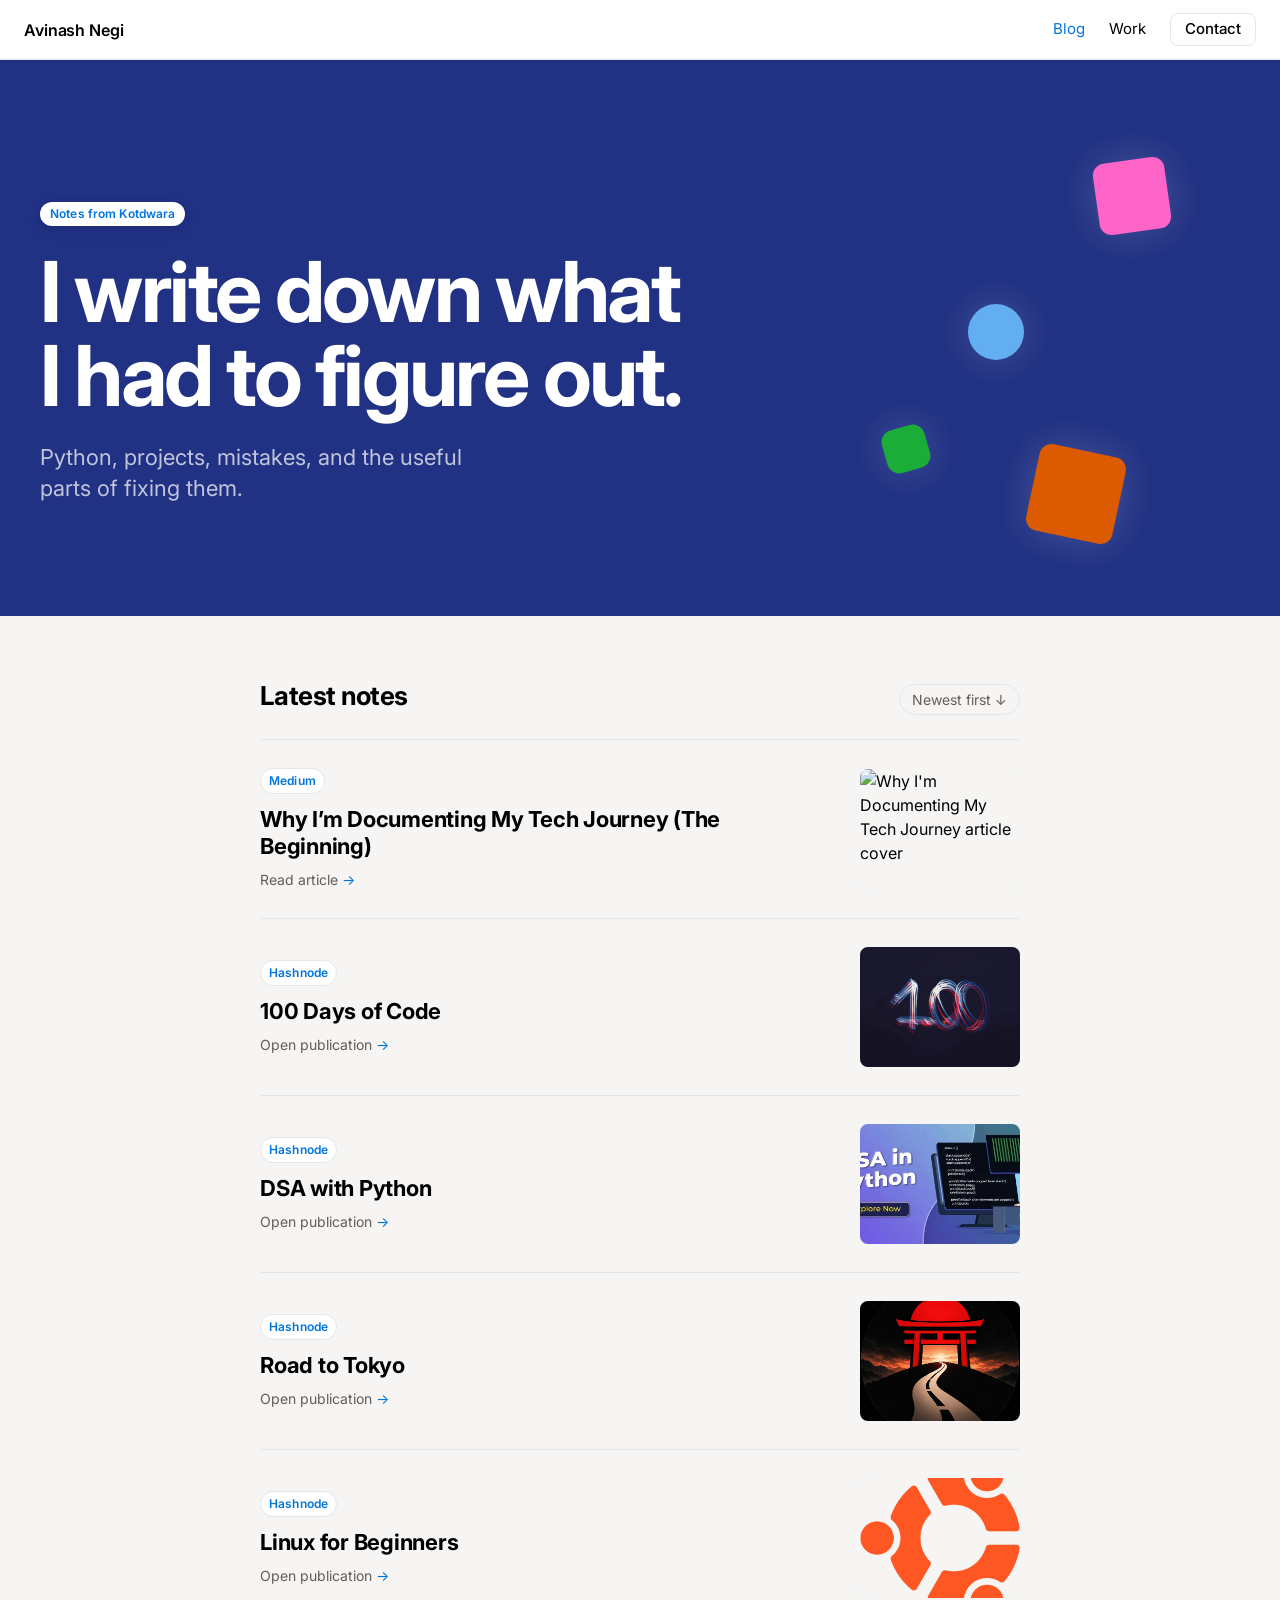
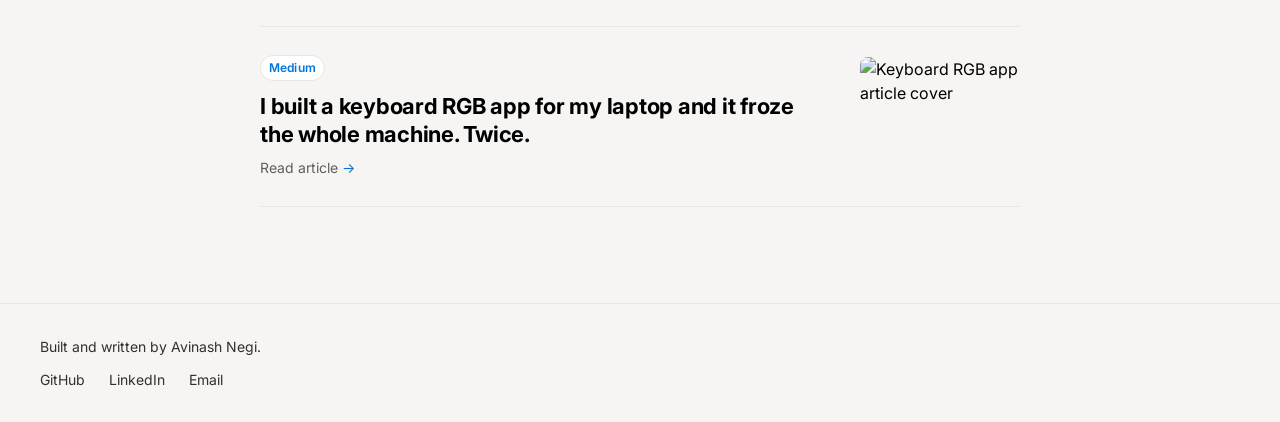
==== blog/index.html @ 953ad1eb "feat: add sort toggle for blog articles with localStorage persistence" ====
<!doctype html>
<html lang="en">
<head>
  <meta charset="utf-8">
  <meta name="viewport" content="width=device-width, initial-scale=1">
  <meta name="description" content="Notes from Avinash Negi on Python, projects, and learning in public.">
  <meta property="og:title" content="Notes — Avinash Negi">
  <meta property="og:description" content="Python, projects, mistakes, and what I learned fixing them.">
  <meta property="og:type" content="website">
  <link rel="icon" href="/favicon.svg" type="image/svg+xml">
  <title>Notes — Avinash Negi</title>
  <link rel="preconnect" href="https://fonts.googleapis.com">
  <link rel="preconnect" href="https://fonts.gstatic.com" crossorigin>
  <link href="https://fonts.googleapis.com/css2?family=Inter:wght@400;500;600;700&display=swap" rel="stylesheet">
  <link rel="stylesheet" href="styles.css">
</head>
<body>
  <a class="skip-link" href="#main">Skip to content</a>

  <nav class="nav" aria-label="Primary navigation">
    <a class="brand" href="https://avinashnegi.com">Avinash Negi</a>
    <div class="nav-links">
      <a aria-current="page" href="./">Blog</a>
      <a href="https://avinashnegi.com/#work">Work</a>
      <a class="cta" href="mailto:avinashnegi1999work@gmail.com">Contact</a>
    </div>
  </nav>

  <main id="main">
    <header class="hero">
      <div class="hero-inner">
        <span class="badge">Notes from Kotdwara</span>
        <h1>I write down what<br>I had to figure out.</h1>
        <p class="intro">Python, projects, mistakes, and the useful parts of fixing them.</p>
        <span class="sticker s1" aria-hidden="true"></span>
        <span class="sticker s2" aria-hidden="true"></span>
        <span class="sticker s3" aria-hidden="true"></span>
        <span class="sticker s4" aria-hidden="true"></span>
      </div>
    </header>

    <section class="index" aria-labelledby="latest-heading">
      <div class="section-heading">
        <h2 id="latest-heading">Latest notes</h2>
        <button id="sort-toggle" class="sort-btn" aria-label="Sort articles">Newest first ↓</button>
      </div>

      <div class="articles">
        <a class="article" href="https://medium.com/@avinashnegi1999/why-im-documenting-my-tech-journey-the-beginning-37b9c15df793" target="_blank" rel="noopener">
          <img src="https://cdn-images-1.medium.com/max/1024/1*cXtDXVFdHobkRWUZeciqPg.png" alt="Why I'm Documenting My Tech Journey article cover" width="1024" height="576" loading="lazy">
          <div class="article-copy">
            <p>Medium</p>
            <h3>Why I’m Documenting My Tech Journey (The Beginning)</h3>
            <span>Read article</span>
          </div>
        </a>

        <a class="article" href="https://100-days-of-code.hashnode.dev/" target="_blank" rel="noopener">
          <img src="img/100days.jpg" alt="100 Days of Code cover" width="1024" height="576" loading="lazy">
          <div class="article-copy">
            <p>Hashnode</p>
            <h3>100 Days of Code</h3>
            <span>Open publication</span>
          </div>
        </a>

        <a class="article" href="https://dsawithpython.hashnode.dev/" target="_blank" rel="noopener">
          <img src="img/dsa.jpg" alt="DSA with Python cover" width="1024" height="576" loading="lazy">
          <div class="article-copy">
            <p>Hashnode</p>
            <h3>DSA with Python</h3>
            <span>Open publication</span>
          </div>
        </a>

        <a class="article" href="https://roadtotokyo.hashnode.dev/" target="_blank" rel="noopener">
          <img src="img/tokyo.jpg" alt="Road to Tokyo cover" width="1024" height="576" loading="lazy">
          <div class="article-copy">
            <p>Hashnode</p>
            <h3>Road to Tokyo</h3>
            <span>Open publication</span>
          </div>
        </a>

        <a class="article" href="https://linuxforbeginners.hashnode.dev/" target="_blank" rel="noopener">
          <img src="img/linux.jpg" alt="Linux for Beginners cover" width="1024" height="576" loading="lazy">
          <div class="article-copy">
            <p>Hashnode</p>
            <h3>Linux for Beginners</h3>
            <span>Open publication</span>
          </div>
        </a>

        <a class="article" href="https://medium.com/@avinashnegi1999/i-built-a-keyboard-rgb-app-for-my-laptop-and-it-froze-the-whole-machine-twice-02db56038ecb" target="_blank" rel="noopener">
          <img src="https://cdn-images-1.medium.com/max/1024/1*g3gshy_WaUxIOjeELEiiTw.png" alt="Keyboard RGB app article cover" width="1024" height="576" loading="lazy">
          <div class="article-copy">
            <p>Medium</p>
            <h3>I built a keyboard RGB app for my laptop and it froze the whole machine. Twice.</h3>
            <span>Read article</span>
          </div>
        </a>
      </div>
    </section>
  </main>

  <footer>
    <p>Built and written by Avinash Negi.</p>
    <div>
      <a href="https://github.com/avinashnegi1999" target="_blank" rel="noopener">GitHub</a>
      <a href="https://www.linkedin.com/in/avinashnegi1999" target="_blank" rel="noopener">LinkedIn</a>
      <a href="mailto:avinashnegi1999work@gmail.com">Email</a>
    </div>
  </footer>

  <script>
    (() => {
      const btn = document.getElementById('sort-toggle');
      const container = document.querySelector('.articles');
      const STORAGE_KEY = 'blog-sort-order';

      // HTML is oldest-first; default display is newest-first unless user saved a preference
      const saved = localStorage.getItem(STORAGE_KEY);
      let isNewestFirst = saved ? saved === 'newest' : true;

      function applySort() {
        const articles = [...container.children];
        // HTML source is oldest-first, so reverse for newest-first
        if (isNewestFirst) {
          articles.sort(() => -1);
          articles.reverse();
        }
        articles.forEach(a => container.appendChild(a));
        btn.textContent = isNewestFirst ? 'Newest first ↓' : 'Oldest first ↓';
      }

      // Apply sort on page load
      applySort();

      btn.addEventListener('click', () => {
        // Reverse current order
        const articles = [...container.children];
        articles.reverse();
        articles.forEach(a => container.appendChild(a));
        isNewestFirst = !isNewestFirst;
        btn.textContent = isNewestFirst ? 'Newest first ↓' : 'Oldest first ↓';
        localStorage.setItem(STORAGE_KEY, isNewestFirst ? 'newest' : 'oldest');
      });
    })();
  </script>
</body>
</html>
---- blog/styles.css ----
/* Avinash Negi blog — Notion-inspired system (tokens from DESIGN.md). */
:root {
  --primary: #0075de;
  --primary-active: #005bab;
  --night: #213183;
  --canvas: #f6f5f4;
  --surface: #fff;
  --ink: #000;
  --ink-2: #31302e;
  --ink-muted: #615d59;
  --ink-faint: #a39e98;
  --hairline: #e6e6e6;
  --sky: #62aef0; --pink: #ff64c8; --orange: #dd5b00; --green: #1aae39;
  --r-md: 8px; --r-lg: 12px;
  --shadow-1: rgba(0,0,0,.01) 0 .175px 1px, rgba(0,0,0,.02) 0 .8px 3px, rgba(0,0,0,.027) 0 2px 8px, rgba(0,0,0,.04) 0 4px 18px;
  --font: Inter, -apple-system, system-ui, "Segoe UI", Helvetica, Arial, sans-serif;
}

* { box-sizing: border-box; }
html { scroll-behavior: smooth; }
body {
  margin: 0;
  color: var(--ink);
  background: var(--canvas);
  font: 16px/1.5 var(--font);
  font-feature-settings: "lnum";
  -webkit-font-smoothing: antialiased;
}
a { color: inherit; text-decoration: none; }
:focus-visible { outline: 2px solid var(--primary); outline-offset: 3px; border-radius: 4px; }
::selection { background: #cfe5fb; }

.skip-link { position: fixed; left: -999px; top: 12px; z-index: 10; padding: 8px 14px; background: var(--primary); color: #fff; border-radius: 9999px; }
.skip-link:focus { left: 12px; }

.hero-inner, .index, footer > * { width: min(1200px, calc(100% - 48px)); margin-inline: auto; }

/* nav — white utility bar, 8px utility CTA */
.nav { position: sticky; top: 0; z-index: 5; min-height: 60px; display: flex; align-items: center; gap: 24px; padding: 0 24px; background: var(--surface); border-bottom: 1px solid var(--hairline); }
.brand { font-weight: 600; letter-spacing: -.125px; }
.nav-links { display: flex; align-items: center; gap: 24px; margin-left: auto; font-size: 15px; }
.nav-links a:hover { color: var(--primary); }
.nav [aria-current="page"] { color: var(--primary); }
.nav .cta { padding: 4px 14px; border: 1px solid var(--hairline); border-radius: var(--r-md); font-weight: 500; color: var(--ink); }
.nav .cta:hover { background: var(--canvas); color: var(--ink); }
.nav .cta:active { transform: scale(.96); }

/* hero — the single indigo "night" band */
.hero { background: var(--night); color: #fff; overflow: hidden; }
.hero-inner { position: relative; padding: clamp(72px, 11vw, 140px) 0 clamp(64px, 9vw, 112px); }
.badge { display: inline-block; padding: 4px 10px; border-radius: 9999px; background: var(--surface); color: var(--primary); font-size: 12px; font-weight: 600; line-height: 1.33; letter-spacing: .125px; box-shadow: var(--shadow-1); }
h1 { max-width: 14ch; margin: 24px 0 0; font-size: clamp(44px, 7vw, 84px); line-height: 1; letter-spacing: -.033em; font-weight: 700; }
.intro { max-width: 34ch; margin: 24px 0 0; font-size: clamp(18px, 2vw, 22px); line-height: 1.4; color: rgba(255,255,255,.72); }
/* sticker constellation — decoration only, never structure */
.sticker { position: absolute; border-radius: var(--r-lg); box-shadow: 0 0 40px rgba(255,255,255,.18); pointer-events: none; }
.s1 { width: 72px; height: 72px; right: 6%; top: 18%; background: var(--pink); transform: rotate(-8deg); }
.s2 { width: 56px; height: 56px; right: 18%; top: 44%; background: var(--sky); border-radius: 9999px; }
.s3 { width: 88px; height: 88px; right: 10%; bottom: 14%; background: var(--orange); transform: rotate(12deg); }
.s4 { width: 44px; height: 44px; right: 26%; bottom: 26%; background: var(--green); transform: rotate(-16deg); }

/* index */
.index { padding: 64px 0 96px; }
.section-heading { display: flex; align-items: baseline; justify-content: space-between; gap: 16px; margin-bottom: 24px; }
.section-heading h2 { margin: 0; font-size: 26px; line-height: 1.23; letter-spacing: -.625px; font-weight: 700; }
.section-heading p { margin: 0; color: var(--ink-faint); font-size: 14px; }
.sort-btn { all: unset; cursor: pointer; color: var(--ink-muted); font-size: 14px; font-family: var(--font); padding: 4px 12px; border: 1px solid var(--hairline); border-radius: 9999px; transition: background .15s, color .15s; user-select: none; }
.sort-btn:hover { background: var(--surface); color: var(--primary); }
.sort-btn:active { transform: scale(.96); }
/* Medium-style feed: one row per post, copy left, thumb right, hairline between */
.index { max-width: 760px; }
.articles { display: flex; flex-direction: column; }
.article { display: grid; grid-template-columns: minmax(0, 1fr) 160px; gap: 32px; align-items: center; padding: 28px 0; border-bottom: 1px solid var(--hairline); }
.article:first-child { border-top: 1px solid var(--hairline); }
.article > :first-child { order: 2; }
.article-copy { order: 1; display: flex; flex-direction: column; gap: 8px; min-width: 0; }
.article img { display: block; width: 100%; height: 120px; object-fit: cover; border-radius: var(--r-md); background: var(--canvas); }
.article-copy p { margin: 0; align-self: flex-start; padding: 4px 8px; border: 1px solid var(--hairline); border-radius: 9999px; background: var(--surface); color: var(--primary); font-size: 12px; font-weight: 600; line-height: 1.33; letter-spacing: .125px; }
.article-copy h3 { margin: 4px 0 0; font-size: 22px; line-height: 1.27; letter-spacing: -.25px; font-weight: 700; }
.article:hover h3 { color: var(--primary); }
.article-copy span { color: var(--ink-muted); font-size: 14px; }
.article-copy span::after { content: " →"; color: var(--primary); }

/* footer — warm band */
footer { padding: 32px 0; border-top: 1px solid var(--hairline); color: var(--ink-2); font-size: 14px; }
footer p { margin: 0 auto 12px; }
footer div { display: flex; gap: 24px; }
footer a:hover { color: var(--primary); }

@media (max-width: 760px) {
  .sticker { display: none; }
}
@media (max-width: 520px) {
  .article { grid-template-columns: minmax(0, 1fr) 96px; gap: 16px; padding: 20px 0; }
  .article-copy h3 { font-size: 18px; }
}
@media (max-width: 600px) {
  .nav { padding: 0 16px; }
  .hero-inner, .index, footer > * { width: calc(100% - 32px); }
  .nav-links { gap: 16px; font-size: 14px; }
}
@media (prefers-reduced-motion: reduce) {
  html { scroll-behavior: auto; }
}
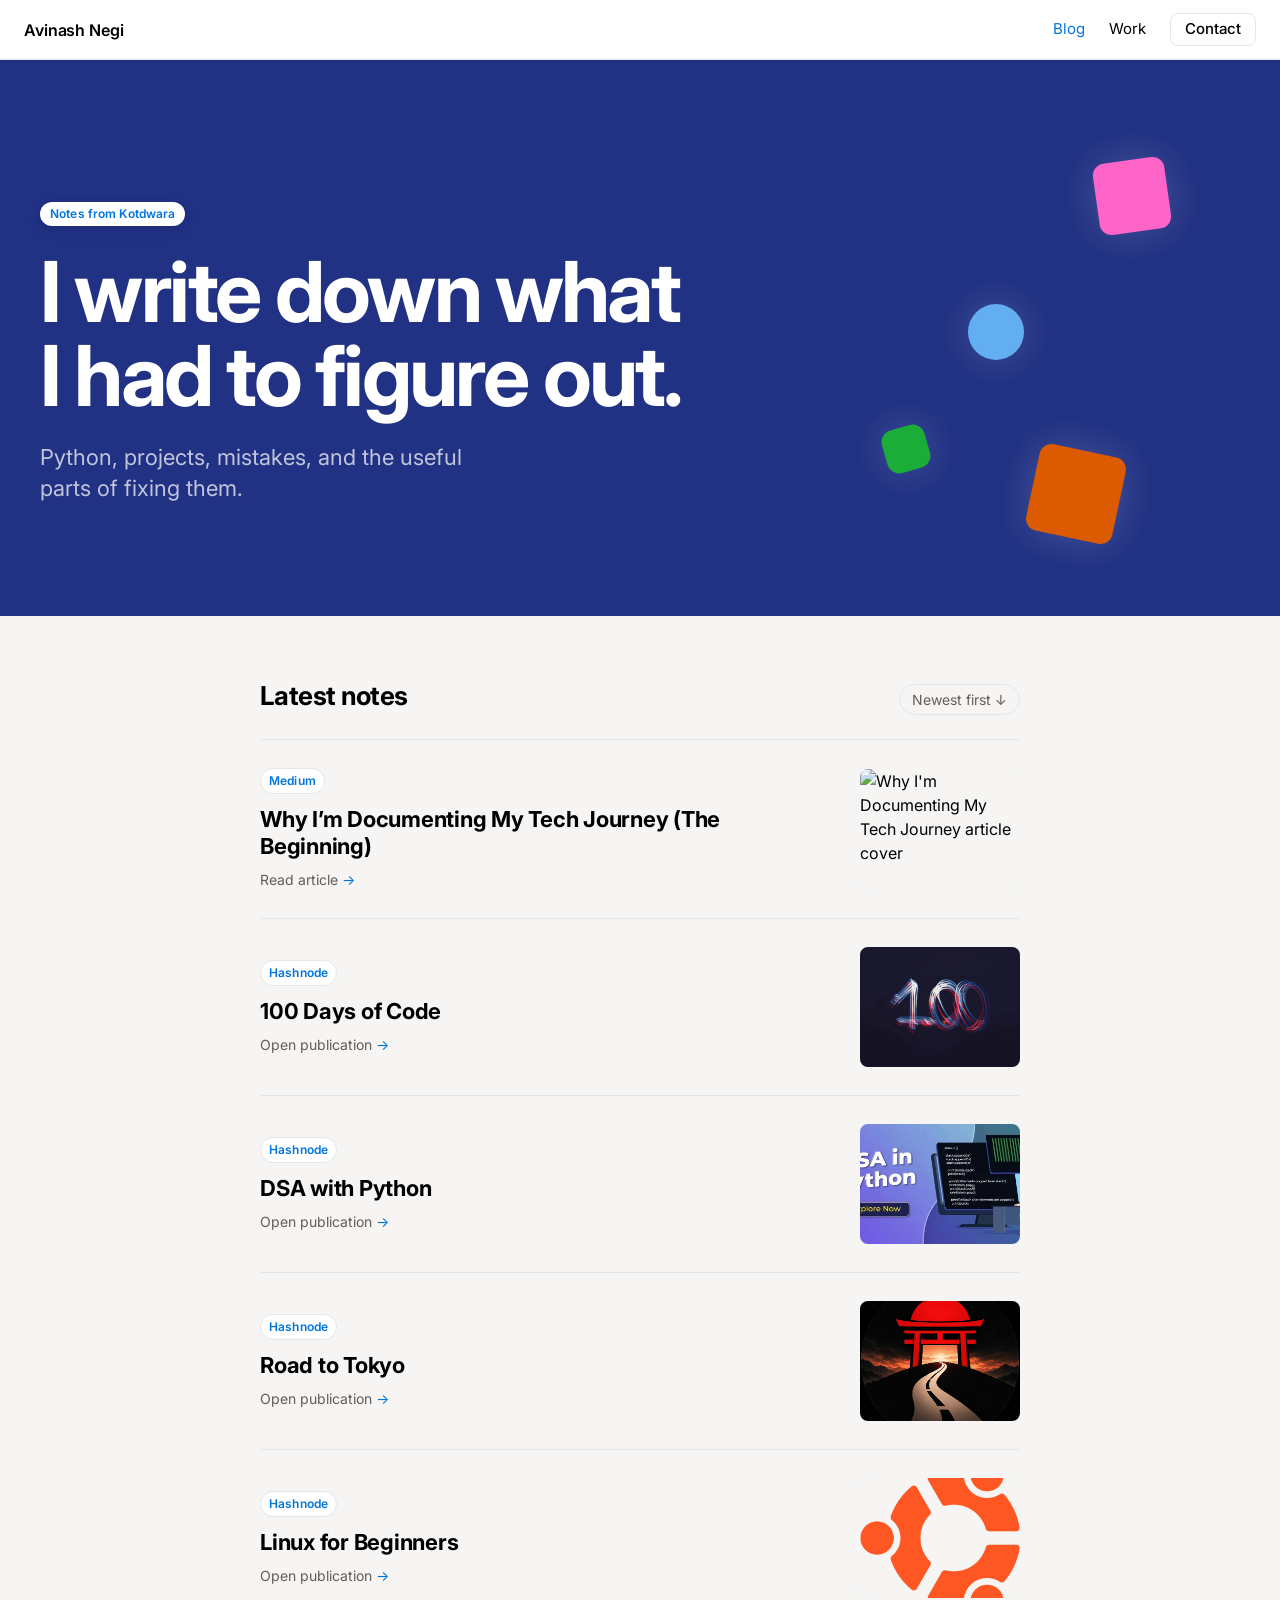
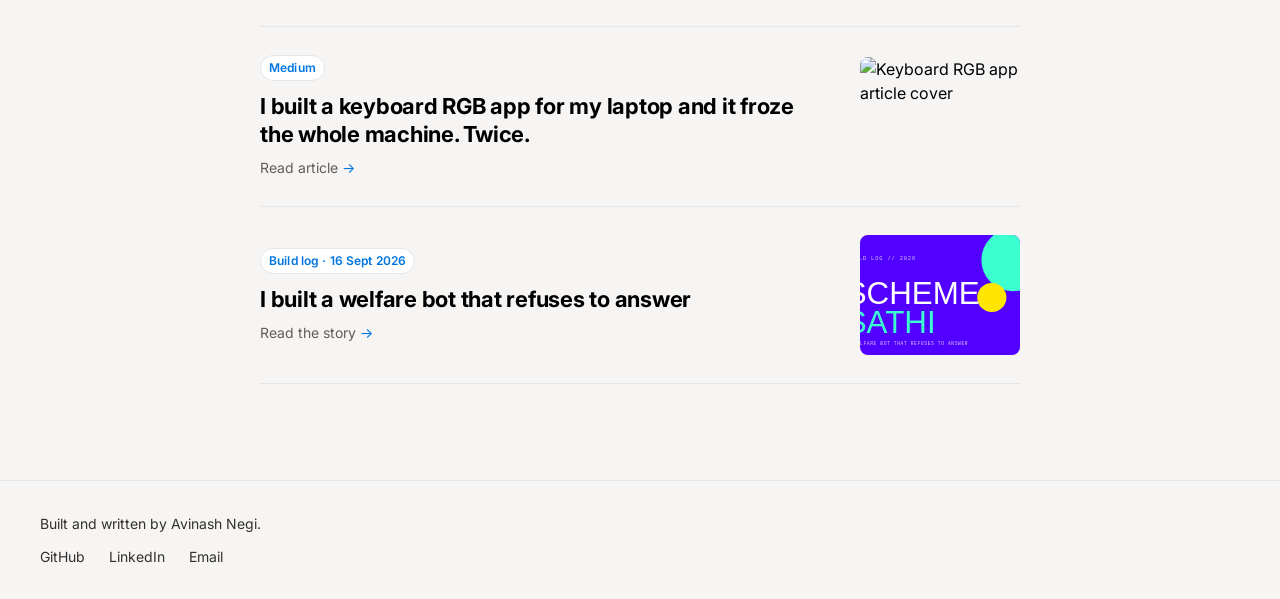
==== commit a4cefbe4: "Blog: Scheme Sathi build log at /blog/scheme-sathi" ====
--- a/blog/index.html
+++ b/blog/index.html
@@ -99,6 +99,15 @@
             <span>Read article</span>
           </div>
         </a>
+
+        <a class="article" href="scheme-sathi/">
+          <img src="img/scheme-sathi.svg" alt="Scheme Sathi build log cover" width="1024" height="576" loading="lazy">
+          <div class="article-copy">
+            <p>Build log · 16 Sept 2026</p>
+            <h3>I built a welfare bot that refuses to answer</h3>
+            <span>Read the story</span>
+          </div>
+        </a>
       </div>
     </section>
   </main>
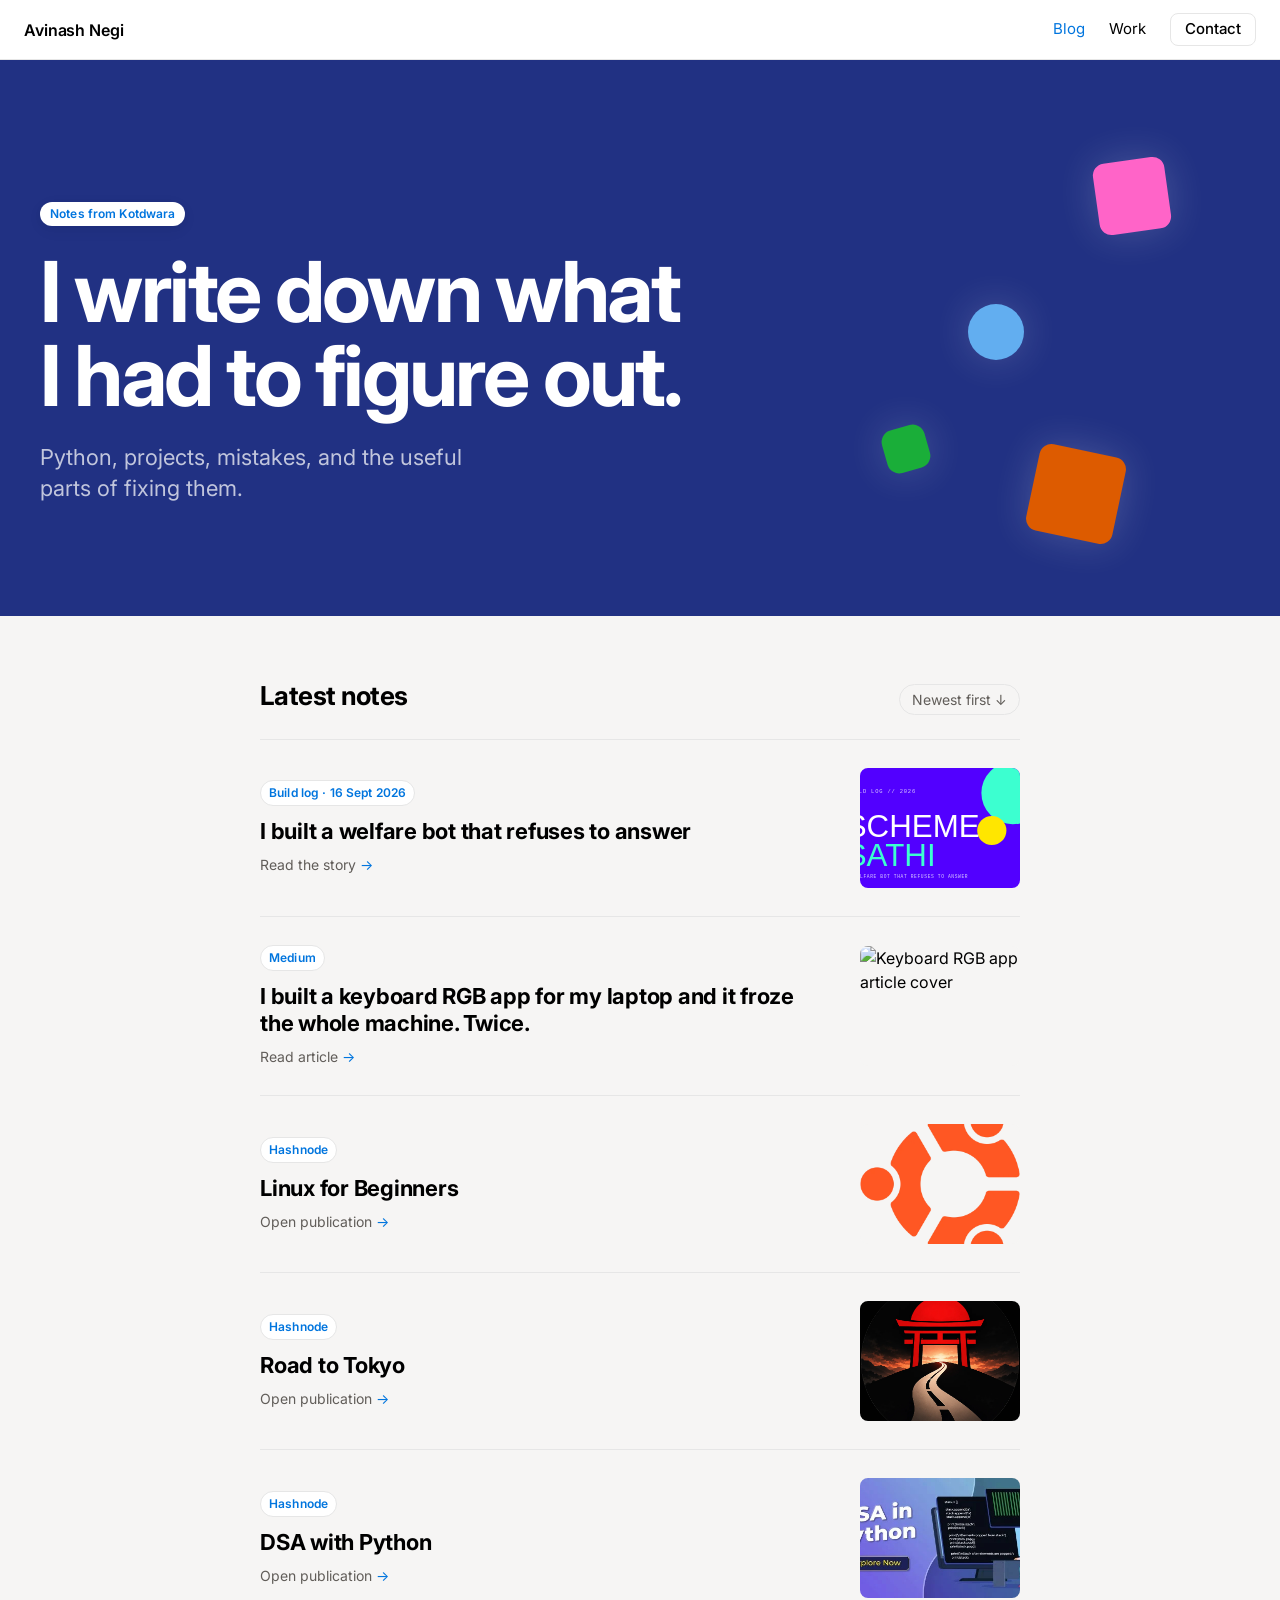
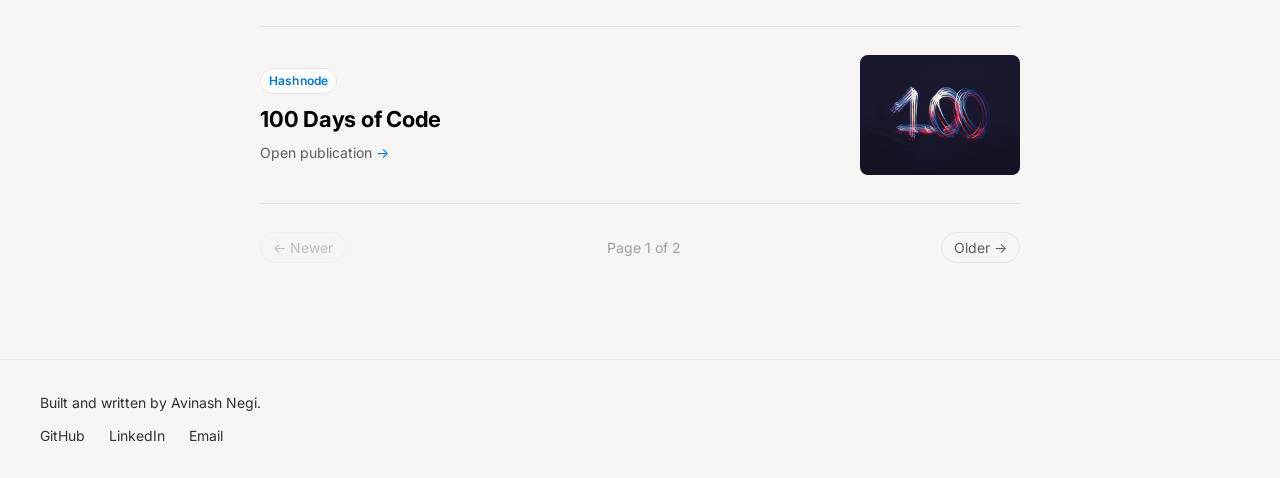
==== commit eea76d69: "Blog: paginate the list, 6 posts per page" ====
--- a/blog/index.html
+++ b/blog/index.html
@@ -109,6 +109,12 @@
           </div>
         </a>
       </div>
+
+      <nav class="pager" aria-label="Pagination">
+        <button id="prev" class="sort-btn" type="button">← Newer</button>
+        <span id="page-info"></span>
+        <button id="next" class="sort-btn" type="button">Older →</button>
+      </nav>
     </section>
   </main>
 
@@ -123,37 +129,50 @@
 
   <script>
     (() => {
+      const PER_PAGE = 6;
+      const STORAGE_KEY = 'blog-sort-order';
       const btn = document.getElementById('sort-toggle');
       const container = document.querySelector('.articles');
-      const STORAGE_KEY = 'blog-sort-order';
+      const prev = document.getElementById('prev');
+      const next = document.getElementById('next');
+      const info = document.getElementById('page-info');
 
-      // HTML is oldest-first; default display is newest-first unless user saved a preference
-      const saved = localStorage.getItem(STORAGE_KEY);
-      let isNewestFirst = saved ? saved === 'newest' : true;
+      // HTML source is oldest-first; keep a fixed copy and re-render from it.
+      const all = [...container.children];
+      const pages = Math.max(1, Math.ceil(all.length / PER_PAGE));
 
-      function applySort() {
-        const articles = [...container.children];
-        // HTML source is oldest-first, so reverse for newest-first
-        if (isNewestFirst) {
-          articles.sort(() => -1);
-          articles.reverse();
-        }
-        articles.forEach(a => container.appendChild(a));
-        btn.textContent = isNewestFirst ? 'Newest first ↓' : 'Oldest first ↓';
+      let newestFirst = (localStorage.getItem(STORAGE_KEY) || 'newest') === 'newest';
+      let page = Math.min(pages, Math.max(1, parseInt(new URLSearchParams(location.search).get('page')) || 1));
+
+      function render() {
+        const ordered = newestFirst ? [...all].reverse() : [...all];
+        const start = (page - 1) * PER_PAGE;
+        container.replaceChildren(...ordered.slice(start, start + PER_PAGE));
+
+        btn.textContent = newestFirst ? 'Newest first ↓' : 'Oldest first ↓';
+        // Labels follow the sort so "Older" always means older posts.
+        prev.textContent = newestFirst ? '← Newer' : '← Older';
+        next.textContent = newestFirst ? 'Older →' : 'Newer →';
+        prev.disabled = page === 1;
+        next.disabled = page === pages;
+        info.textContent = `Page ${page} of ${pages}`;
+        document.querySelector('.pager').hidden = pages === 1;
+
+        const url = new URL(location);
+        page === 1 ? url.searchParams.delete('page') : url.searchParams.set('page', page);
+        history.replaceState(null, '', url);
       }
 
-      // Apply sort on page load
-      applySort();
+      btn.addEventListener('click', () => {
+        newestFirst = !newestFirst;
+        localStorage.setItem(STORAGE_KEY, newestFirst ? 'newest' : 'oldest');
+        page = 1;
+        render();
+      });
+      prev.addEventListener('click', () => { page--; render(); });
+      next.addEventListener('click', () => { page++; render(); window.scrollTo({ top: container.offsetTop - 24, behavior: 'smooth' }); });
 
-      btn.addEventListener('click', () => {
-        // Reverse current order
-        const articles = [...container.children];
-        articles.reverse();
-        articles.forEach(a => container.appendChild(a));
-        isNewestFirst = !isNewestFirst;
-        btn.textContent = isNewestFirst ? 'Newest first ↓' : 'Oldest first ↓';
-        localStorage.setItem(STORAGE_KEY, isNewestFirst ? 'newest' : 'oldest');
-      });
+      render();
     })();
   </script>
 </body>
--- a/blog/styles.css
+++ b/blog/styles.css
@@ -80,6 +80,10 @@
 .article-copy span { color: var(--ink-muted); font-size: 14px; }
 .article-copy span::after { content: " →"; color: var(--primary); }
 
+.pager { display: flex; align-items: center; justify-content: space-between; gap: 16px; margin-top: 28px; font-size: 14px; color: var(--ink-faint); }
+.pager button:disabled { opacity: .35; cursor: default; }
+.pager button:disabled:hover { background: none; color: var(--ink-muted); }
+
 /* footer — warm band */
 footer { padding: 32px 0; border-top: 1px solid var(--hairline); color: var(--ink-2); font-size: 14px; }
 footer p { margin: 0 auto 12px; }
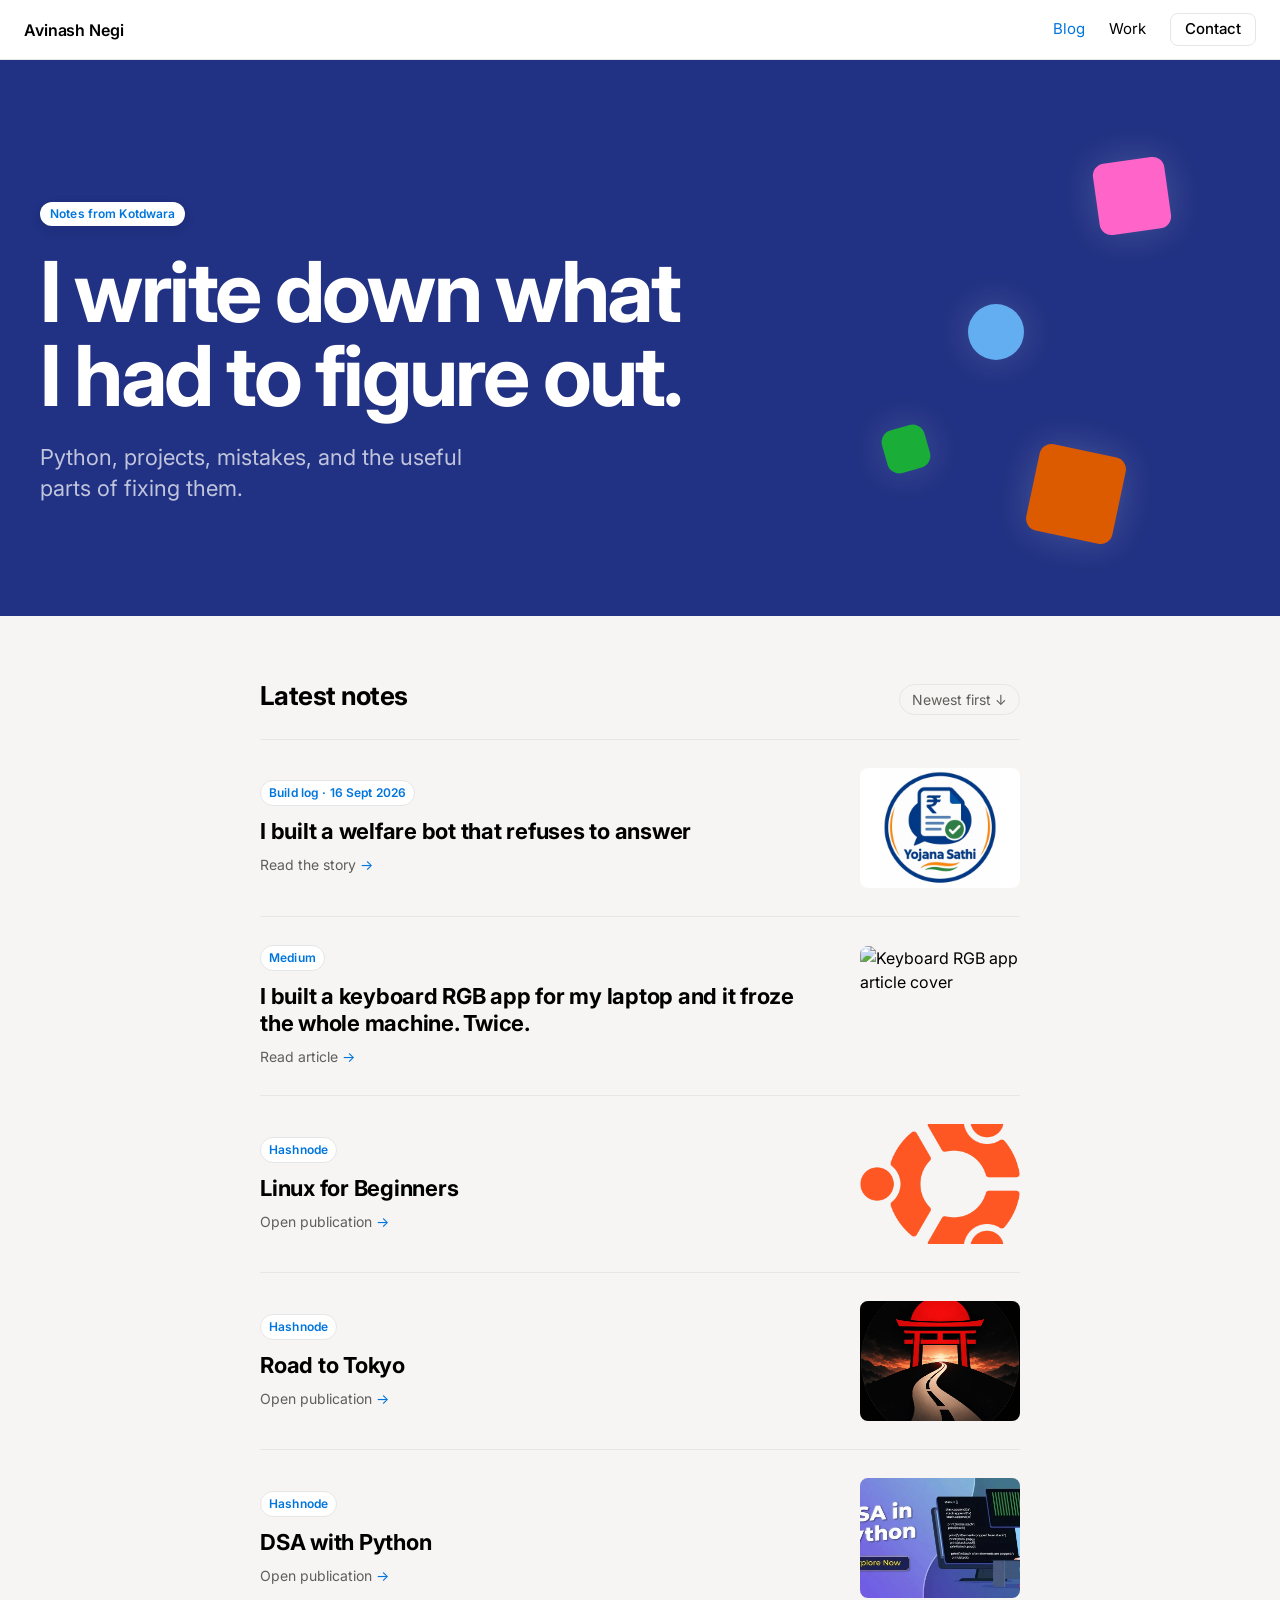
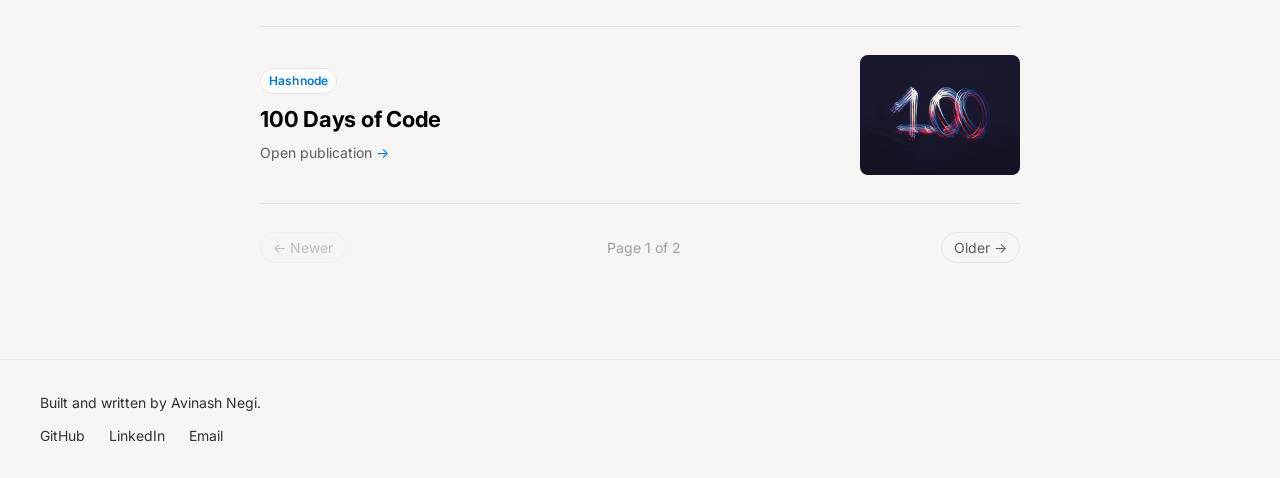
==== commit 15c4b38e: "Use the Yojana Sathi logo on the blog card The generated SVG cover was cropped by the card's fixed 4" ====
--- a/blog/index.html
+++ b/blog/index.html
@@ -101,7 +101,7 @@
         </a>
 
         <a class="article" href="scheme-sathi/">
-          <img src="img/scheme-sathi.svg" alt="Scheme Sathi build log cover" width="1024" height="576" loading="lazy">
+          <img class="logo" src="img/scheme-sathi.jpg" alt="Yojana Sathi logo" width="640" height="640" loading="lazy">
           <div class="article-copy">
             <p>Build log · 16 Sept 2026</p>
             <h3>I built a welfare bot that refuses to answer</h3>
--- a/blog/styles.css
+++ b/blog/styles.css
@@ -74,6 +74,8 @@
 .article > :first-child { order: 2; }
 .article-copy { order: 1; display: flex; flex-direction: column; gap: 8px; min-width: 0; }
 .article img { display: block; width: 100%; height: 120px; object-fit: cover; border-radius: var(--r-md); background: var(--canvas); }
+/* a square logo must not be cropped to the 4:3 card box */
+.article img.logo { object-fit: contain; background: #fff; }
 .article-copy p { margin: 0; align-self: flex-start; padding: 4px 8px; border: 1px solid var(--hairline); border-radius: 9999px; background: var(--surface); color: var(--primary); font-size: 12px; font-weight: 600; line-height: 1.33; letter-spacing: .125px; }
 .article-copy h3 { margin: 4px 0 0; font-size: 22px; line-height: 1.27; letter-spacing: -.25px; font-weight: 700; }
 .article:hover h3 { color: var(--primary); }
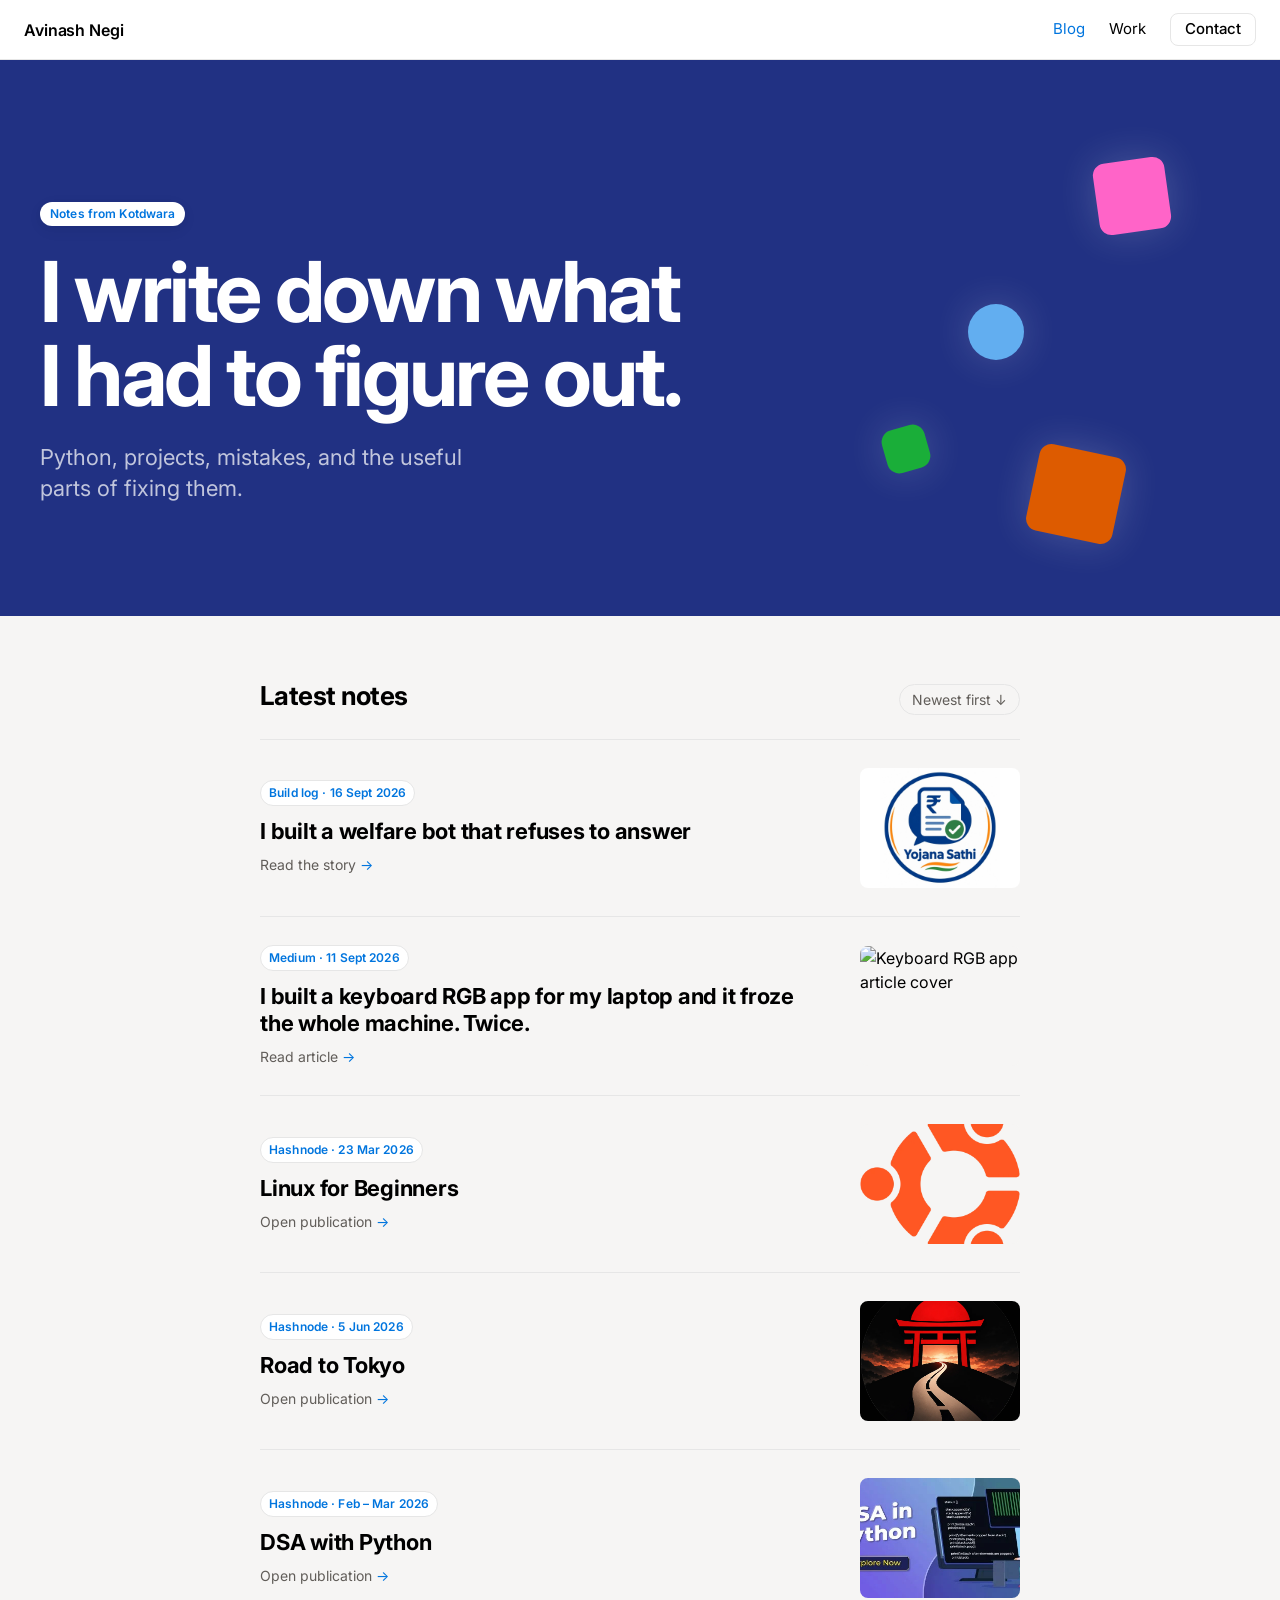
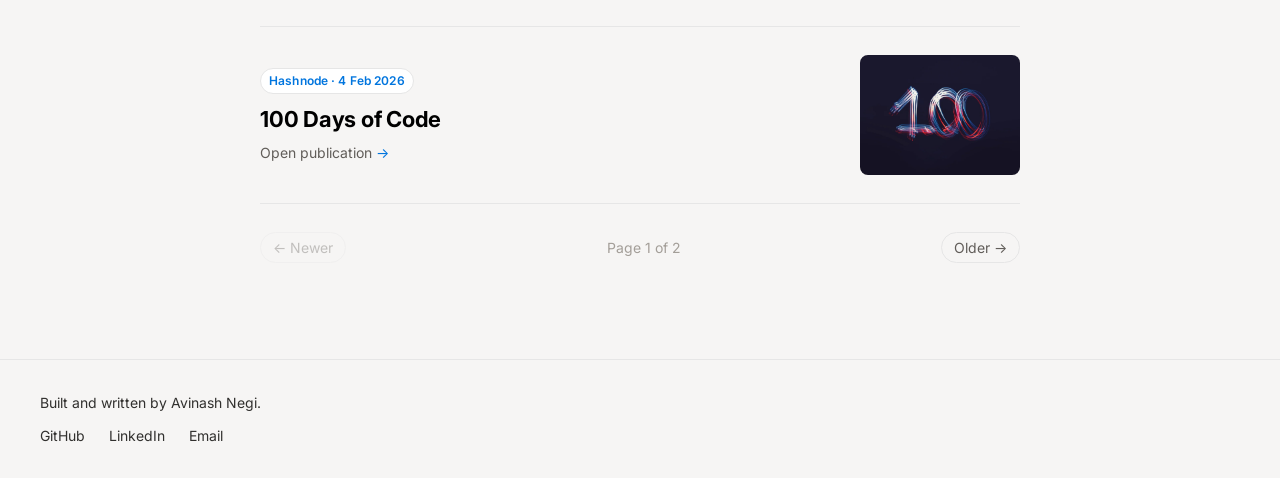
==== commit 14b591ab: "Date every article on the blog index Only the build log said when it was written. The pill on each c" ====
--- a/blog/index.html
+++ b/blog/index.html
@@ -49,7 +49,7 @@
         <a class="article" href="https://medium.com/@avinashnegi1999/why-im-documenting-my-tech-journey-the-beginning-37b9c15df793" target="_blank" rel="noopener">
           <img src="https://cdn-images-1.medium.com/max/1024/1*cXtDXVFdHobkRWUZeciqPg.png" alt="Why I'm Documenting My Tech Journey article cover" width="1024" height="576" loading="lazy">
           <div class="article-copy">
-            <p>Medium</p>
+            <p>Medium · 24 Jan 2026</p>
             <h3>Why I’m Documenting My Tech Journey (The Beginning)</h3>
             <span>Read article</span>
           </div>
@@ -58,7 +58,7 @@
         <a class="article" href="https://100-days-of-code.hashnode.dev/" target="_blank" rel="noopener">
           <img src="img/100days.jpg" alt="100 Days of Code cover" width="1024" height="576" loading="lazy">
           <div class="article-copy">
-            <p>Hashnode</p>
+            <p>Hashnode · 4 Feb 2026</p>
             <h3>100 Days of Code</h3>
             <span>Open publication</span>
           </div>
@@ -67,7 +67,7 @@
         <a class="article" href="https://dsawithpython.hashnode.dev/" target="_blank" rel="noopener">
           <img src="img/dsa.jpg" alt="DSA with Python cover" width="1024" height="576" loading="lazy">
           <div class="article-copy">
-            <p>Hashnode</p>
+            <p>Hashnode · Feb – Mar 2026</p>
             <h3>DSA with Python</h3>
             <span>Open publication</span>
           </div>
@@ -76,7 +76,7 @@
         <a class="article" href="https://roadtotokyo.hashnode.dev/" target="_blank" rel="noopener">
           <img src="img/tokyo.jpg" alt="Road to Tokyo cover" width="1024" height="576" loading="lazy">
           <div class="article-copy">
-            <p>Hashnode</p>
+            <p>Hashnode · 5 Jun 2026</p>
             <h3>Road to Tokyo</h3>
             <span>Open publication</span>
           </div>
@@ -85,7 +85,7 @@
         <a class="article" href="https://linuxforbeginners.hashnode.dev/" target="_blank" rel="noopener">
           <img src="img/linux.jpg" alt="Linux for Beginners cover" width="1024" height="576" loading="lazy">
           <div class="article-copy">
-            <p>Hashnode</p>
+            <p>Hashnode · 23 Mar 2026</p>
             <h3>Linux for Beginners</h3>
             <span>Open publication</span>
           </div>
@@ -94,7 +94,7 @@
         <a class="article" href="https://medium.com/@avinashnegi1999/i-built-a-keyboard-rgb-app-for-my-laptop-and-it-froze-the-whole-machine-twice-02db56038ecb" target="_blank" rel="noopener">
           <img src="https://cdn-images-1.medium.com/max/1024/1*g3gshy_WaUxIOjeELEiiTw.png" alt="Keyboard RGB app article cover" width="1024" height="576" loading="lazy">
           <div class="article-copy">
-            <p>Medium</p>
+            <p>Medium · 11 Sept 2026</p>
             <h3>I built a keyboard RGB app for my laptop and it froze the whole machine. Twice.</h3>
             <span>Read article</span>
           </div>
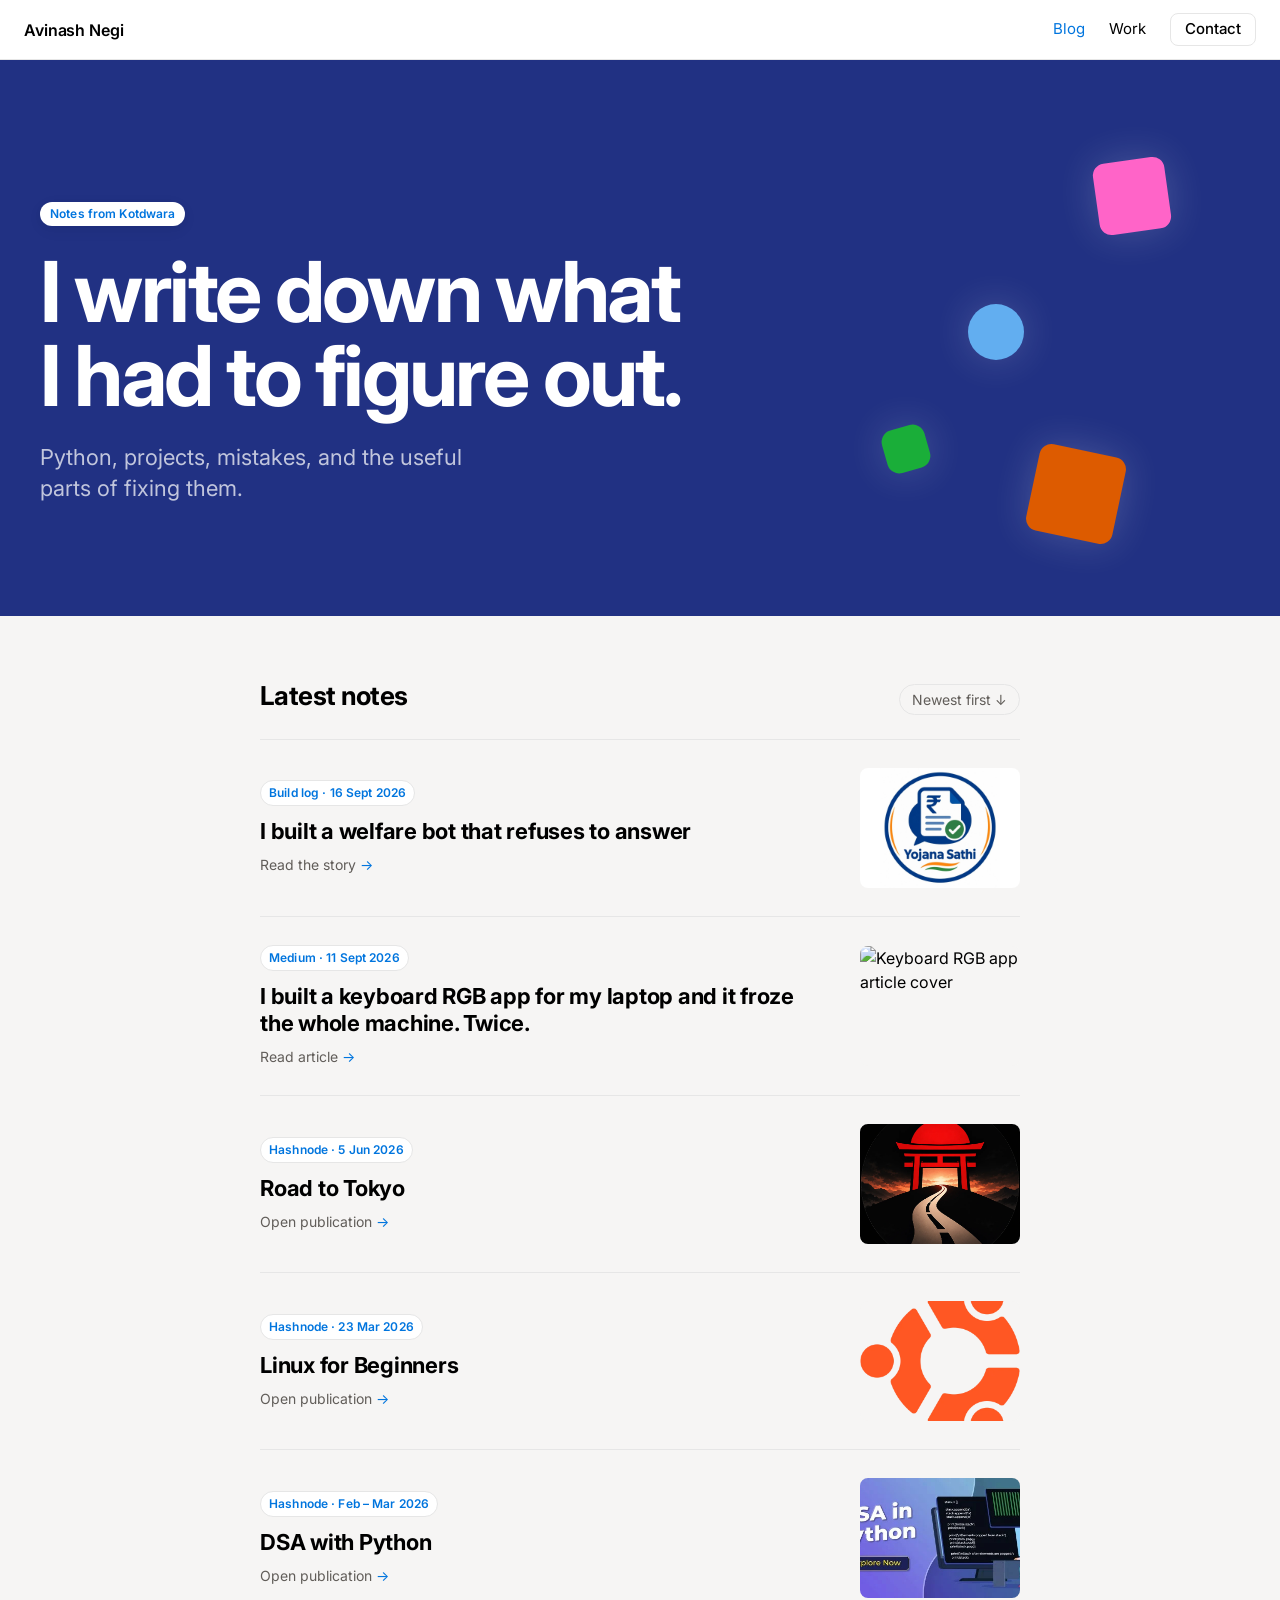
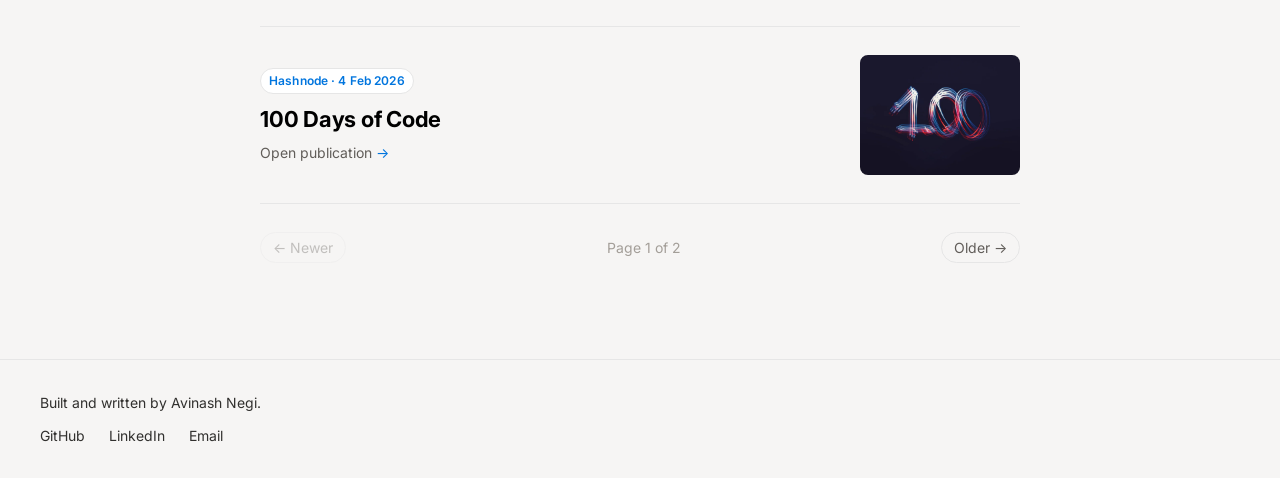
==== commit 91667b9b: "Put the blog index in publish order The sort toggle reverses the HTML and assumes it is oldest-first" ====
--- a/blog/index.html
+++ b/blog/index.html
@@ -45,6 +45,7 @@
         <button id="sort-toggle" class="sort-btn" aria-label="Sort articles">Newest first ↓</button>
       </div>
 
+      <!-- Keep these OLDEST FIRST by publish date; the script reverses for "Newest first". -->
       <div class="articles">
         <a class="article" href="https://medium.com/@avinashnegi1999/why-im-documenting-my-tech-journey-the-beginning-37b9c15df793" target="_blank" rel="noopener">
           <img src="https://cdn-images-1.medium.com/max/1024/1*cXtDXVFdHobkRWUZeciqPg.png" alt="Why I'm Documenting My Tech Journey article cover" width="1024" height="576" loading="lazy">
@@ -54,7 +55,6 @@
             <span>Read article</span>
           </div>
         </a>
-
         <a class="article" href="https://100-days-of-code.hashnode.dev/" target="_blank" rel="noopener">
           <img src="img/100days.jpg" alt="100 Days of Code cover" width="1024" height="576" loading="lazy">
           <div class="article-copy">
@@ -63,7 +63,6 @@
             <span>Open publication</span>
           </div>
         </a>
-
         <a class="article" href="https://dsawithpython.hashnode.dev/" target="_blank" rel="noopener">
           <img src="img/dsa.jpg" alt="DSA with Python cover" width="1024" height="576" loading="lazy">
           <div class="article-copy">
@@ -72,7 +71,14 @@
             <span>Open publication</span>
           </div>
         </a>
-
+        <a class="article" href="https://linuxforbeginners.hashnode.dev/" target="_blank" rel="noopener">
+          <img src="img/linux.jpg" alt="Linux for Beginners cover" width="1024" height="576" loading="lazy">
+          <div class="article-copy">
+            <p>Hashnode · 23 Mar 2026</p>
+            <h3>Linux for Beginners</h3>
+            <span>Open publication</span>
+          </div>
+        </a>
         <a class="article" href="https://roadtotokyo.hashnode.dev/" target="_blank" rel="noopener">
           <img src="img/tokyo.jpg" alt="Road to Tokyo cover" width="1024" height="576" loading="lazy">
           <div class="article-copy">
@@ -81,16 +87,6 @@
             <span>Open publication</span>
           </div>
         </a>
-
-        <a class="article" href="https://linuxforbeginners.hashnode.dev/" target="_blank" rel="noopener">
-          <img src="img/linux.jpg" alt="Linux for Beginners cover" width="1024" height="576" loading="lazy">
-          <div class="article-copy">
-            <p>Hashnode · 23 Mar 2026</p>
-            <h3>Linux for Beginners</h3>
-            <span>Open publication</span>
-          </div>
-        </a>
-
         <a class="article" href="https://medium.com/@avinashnegi1999/i-built-a-keyboard-rgb-app-for-my-laptop-and-it-froze-the-whole-machine-twice-02db56038ecb" target="_blank" rel="noopener">
           <img src="https://cdn-images-1.medium.com/max/1024/1*g3gshy_WaUxIOjeELEiiTw.png" alt="Keyboard RGB app article cover" width="1024" height="576" loading="lazy">
           <div class="article-copy">
@@ -99,7 +95,6 @@
             <span>Read article</span>
           </div>
         </a>
-
         <a class="article" href="scheme-sathi/">
           <img class="logo" src="img/scheme-sathi.jpg" alt="Yojana Sathi logo" width="640" height="640" loading="lazy">
           <div class="article-copy">
